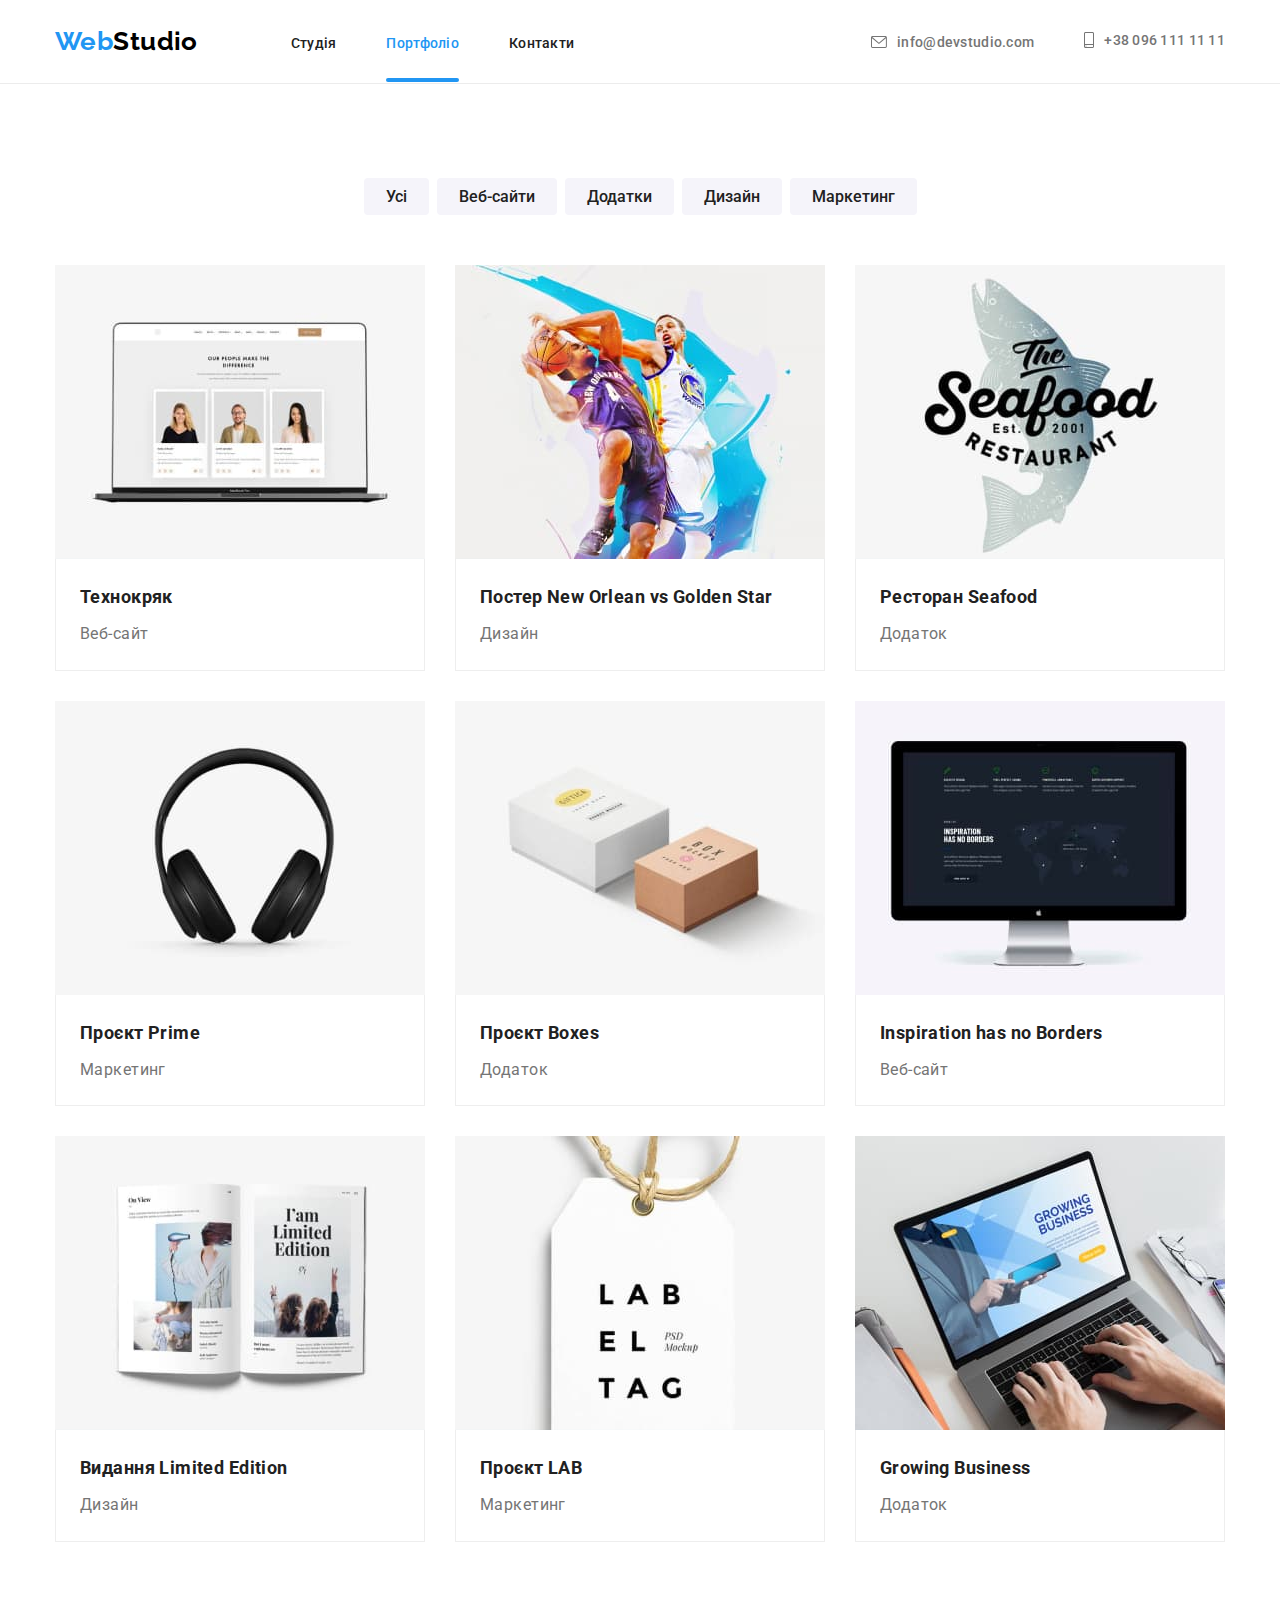
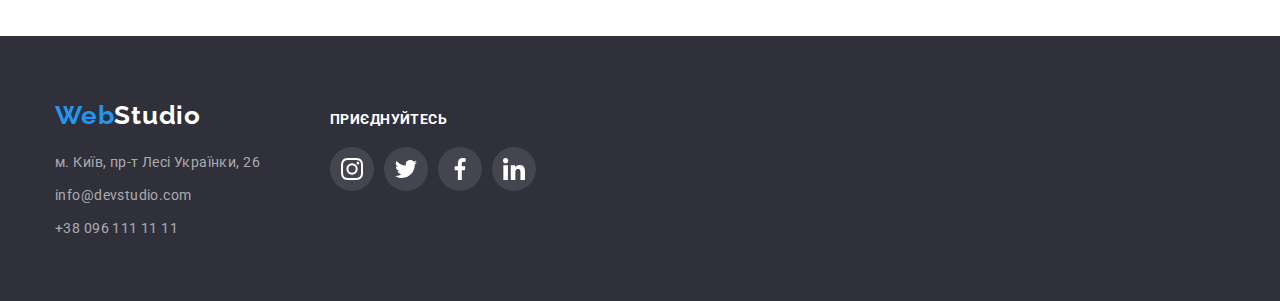
==== portfolio.html @ 20149595 "Base" ====
<!DOCTYPE html>
<html lang="en">
<head>
    <meta charset="UTF-8">
    <meta http-equiv="X-UA-Compatible" content="IE=edge">
    <meta name="viewport" content="width=device-width, initial-scale=1.0">
    <link rel="preconnect" href="https://fonts.googleapis.com">
    <link rel="preconnect" href="https://fonts.gstatic.com" crossorigin>
    <link
        href="https://fonts.googleapis.com/css2?family=Raleway:wght@400;700&family=Roboto:wght@400;500;700;900&display=swap"
        rel="stylesheet">    
    <title>Портфоліо</title>
    <link rel="stylesheet" href="https://cdnjs.cloudflare.com/ajax/libs/modern-normalize/1.1.0/modern-normalize.min.css">
    <link rel="stylesheet" href="css/styles.css">
    
</head>
    <body>
        <!-- Site header -->
        <header class="header">
            <div class="container main-nav">
                <nav class="nav">
                    <a class="nav-logo" href="./index.html"><span class="web">Web</span><span
                            class="studio-nav">Studio</span></a>
        
                    <ul class="site-nav list">
                        <li class="item"><a class="underline" href="./index.html">Студія</a></li>
                        <li class="item"><a class="underline current" href="./portfolio.html">Портфоліо</a></li>
                        <li class="item"><a class="underline" href="/contact">Контакти</a></li>
                    </ul>
                </nav>
        
                <ul class="link-contact list">
                
                    <li class="contact-item">
                        <a class="contact" href="mailto:info@devstudio.com">
                            <svg class="icon-nav-1" width="16px" height="12px">
                                <use href="./images/symbol-defs.svg#icon-envelope">
                                </use>
                            </svg>info@devstudio.com
                        </a>
                    </li>
                
                    <li class="contact-item"><a class="contact" href="tel:+380961111111">
                            <svg class="icon-nav-2" width="10px" height="16px">
                                <use href="./images/symbol-defs.svg#icon-smartphone">
                                </use>
                            </svg>+38 096 111 11 11
                        </a>
                    </li>
                </ul>
            </div>
        </header>
        
        <main>
        <!-- Main -->
         <section class="section">
            <div class="container">
                <h1 class="is-hidden">Проекти</h1>
                
                <!-- Filters -->
            <ul class="filter-list pointers">
                <li class="filter-container">
                    <button type="button">
                        Усі
                    </button>
                </li>
                <li class="filter-container">
                    <button type="button">
                        Веб-сайти
                    </button>
                </li>
                <li class="filter-container">
                    <button type="button">
                        Додатки
                    </button>
                </li>
                <li class="filter-container">
                    <button type="button">
                        Дизайн
                    </button>
                </li>
                <li class="filter-container">
                    <button type="button">
                        Маркетинг
                    </button>
                </li>
            </ul>
                                
                <!-- Projects -->
                <ul class="list flex-container">
                
                    <!-- projet 1 -->
                    <li class="project-container">
                        <a class="project-link" href="">
                            <div class="product-thumb">
                                <img src="images/technocrjak.jpg" alt="Зображення трьох людей на екрані ноутбука" width="370">

                                <div class="product-actions">
                                    <p class="product-actions-text">
                                        Ресурс пропонує комплексні пропозиції з різним рівнем функціоналу та сервісів. Все це дозволить відвідувачу
                                        отримати
                                        вичерпні відомості про компанію чи приватну особу
                                    </p>
                                </div>
                            </div>
                                                       
                            <div class="project-div-container">
                                <h2 class="section-projects-title">Технокряк</h2>
                                <p class="section-projects-text">Веб-сайт
                                </p>
                            </div>
                        </a>
                                                              
                    </li>
                
                    <!-- projet 2 -->
                    <li class="project-container">
                        <a class="project-link" href="">
                            <div class="product-thumb">
                                <img src="images/neworlean.jpg" alt="двоє чоловіків грають в баскетбол">
                                <div class="product-actions">
                                    <p class="product-actions-text">
                                        Ресурс пропонує комплексні пропозиції з різним рівнем функціоналу та сервісів. Все це дозволить відвідувачу
                                        отримати
                                        вичерпні відомості про компанію чи приватну особу
                                    </p>
                                </div>
                            </div>
                            
                            <div class="project-div-container">
                                <h2 class="section-projects-title">Постер New Orlean vs Golden Star</h2>
                                <p class="section-projects-text">Дизайн
                                </p>
                            </div>
                        </a>
                                            </li>
                
                    <!-- projet 3 -->
                    <li class="project-container">
                        <a class="project-link" href="">
                            <div class="product-thumb">
                                <img src="./images/seafood.jpg" alt="двоє чоловіків грають в баскетбол">
                                
                                <div class="product-actions">
                                    <p class="product-actions-text">
                                        Ресурс пропонує комплексні пропозиції з різним рівнем функціоналу та сервісів. Все це дозволить відвідувачу
                                        отримати
                                        вичерпні відомості про компанію чи приватну особу
                                    </p>
                                </div>
                            </div>
                            <div class="project-div-container">
                                <h2 class="section-projects-title">Ресторан Seafood</h2>
                                <p class="section-projects-text">Додаток
                                </p>
                            </div>
                        </a>
                                             
                    </li>
                
                    <!-- projet 4 -->
                    <li class="project-container">
                        <a class="project-link" href="">
                            <div class="product-thumb">
                                <img src="./images/prime.jpg" alt="Навушники">
                                
                                <div class="product-actions">
                                    <p class="product-actions-text">
                                        Ресурс пропонує комплексні пропозиції з різним рівнем функціоналу та сервісів. Все це дозволить відвідувачу
                                        отримати
                                        вичерпні відомості про компанію чи приватну особу
                                    </p>
                                </div>
                            </div>
                            <div class="project-div-container">
                                <h2 class="section-projects-title">Проєкт Prime</h2>
                                <p class="section-projects-text">Маркетинг
                                </p>
                            </div>
                        </a>
                                               
                    </li>
                
                    <!-- projet 5 -->
                    <li class="project-container">
                        <a class="project-link" href="">
                            <div class="product-thumb">
                                <img src="./images/boxes.jpg" alt="Kt;Дві коробки лежать на підлозі">
                                
                                <div class="product-actions">
                                    <p class="product-actions-text">
                                        Ресурс пропонує комплексні пропозиції з різним рівнем функціоналу та сервісів. Все це дозволить відвідувачу
                                        отримати
                                        вичерпні відомості про компанію чи приватну особу
                                    </p>
                                </div>
                            </div>
                            <div class="project-div-container">
                                <h2 class="section-projects-title">Проєкт Boxes</h2>
                                <p class="section-projects-text">Додаток
                                </p>
                            </div>
                        </a>
                                               
                    </li>
                
                    <!-- projet 6 -->
                    <li class="project-container">
                        <a class="project-link" href="">
                            <div class="product-thumb">
                                <img src="./images/inspiration.jpg" alt="Дві коробки лежать на підлозі">
                                
                                <div class="product-actions">
                                    <p class="product-actions-text">
                                        Ресурс пропонує комплексні пропозиції з різним рівнем функціоналу та сервісів. Все це дозволить відвідувачу
                                        отримати
                                        вичерпні відомості про компанію чи приватну особу
                                    </p>
                                </div>
                            </div>
                            <div class="project-div-container">
                                <h2 class="section-projects-title">Inspiration has no Borders</h2>
                                <p class="section-projects-text">Веб-сайт
                                </p>
                            </div>
                        </a>
                                                
                    </li>
                
                    <!-- projet 7 -->
                    <li class="project-container">
                        <a class="project-link" href="">
                            <div class="product-thumb">
                                <img src="./images/edition.jpg" alt="Три фотографії на розгорнутому журналі">
                                
                                <div class="product-actions">
                                    <p class="product-actions-text">
                                        Ресурс пропонує комплексні пропозиції з різним рівнем функціоналу та сервісів. Все це дозволить відвідувачу
                                        отримати
                                        вичерпні відомості про компанію чи приватну особу
                                    </p>
                                </div>
                            </div>
                            <div class="project-div-container">
                                <h2 class="section-projects-title">Видання Limited Edition
                                </h2>
                                <p class="section-projects-text">Дизайн
                                </p>
                            </div>
                        </a>
                        
                    </li>
                
                    <!-- projet 8 -->
                    <li class="project-container">
                        <a class="project-link" href="">
                            <div class="product-thumb">
                                <img src="./images/lab.jpg" alt="Етикетка з написом">
                                
                                <div class="product-actions">
                                    <p class="product-actions-text">
                                        Ресурс пропонує комплексні пропозиції з різним рівнем функціоналу та сервісів. Все це дозволить відвідувачу
                                        отримати
                                        вичерпні відомості про компанію чи приватну особу
                                    </p>
                                </div>
                            </div>
                            <div class="project-div-container">
                                <h2 class="section-projects-title">Проєкт LAB
                                </h2>
                                <p class="section-projects-text">Маркетинг
                                </p>
                            </div>
                        </a>
                                                
                    </li>
                
                    <!-- projet 9 -->
                    <li class="project-container">
                        <a class="project-link" href="">
                            <div class="product-thumb">
                                <img src="./images/business.jpg" alt="Дві руки на клавіатурі ноутбука">
                                
                                <div class="product-actions">
                                    <p class="product-actions-text">
                                        Ресурс пропонує комплексні пропозиції з різним рівнем функціоналу та сервісів. Все це дозволить відвідувачу
                                        отримати
                                        вичерпні відомості про компанію чи приватну особу
                                    </p>
                                </div>
                            </div>
                            <div class="project-div-container">
                                <h2 class="section-projects-title">Growing Business
                                </h2>
                                <p class="section-projects-text">Додаток
                                </p>
                            </div>
                        </a>                        
                    </li>
                
                </ul>
            </div>
         </section>
            
        </main>
        
        <!--  Footer -->
        <footer class="footer">
            <div class="container">
                <div class="list">
                    <!-- address -->
                    <div>
                        <!-- Logo -->
                        <a class="webstudio-footer underline" href="./index.html"><span class="web">Web</span><span
                                class="studio">Studio</span></a>
        
                        <!-- address -->
                        <address class="address">
                            <ul class="link-footer">
                                <li class="address-link"><a
                                        href="https://www.google.com/maps/place/%D0%B1%D1%83%D0%BB%D1%8C%D0%B2%D0%B0%D1%80+%D0%9B%D0%B5%D1%81%D1%96+%D0%A3%D0%BA%D1%80%D0%B0%D1%97%D0%BD%D0%BA%D0%B8,+26,+%D0%9A%D0%B8%D1%97%D0%B2,+02000/data=!4m2!3m1!1s0x40d4cf0e033ecbe9:0x57a4dffefec77da0?sa=X&ved=2ahUKEwiPptK92_36AhXBwosKHbMfA9IQ8gF6BAgJEAE"
                                        target="_blank">м. Київ, пр-т Лесі Українки, 26</a></li>
                                <li class="address-link"><a href="mailto:info@devstudio.com">info@devstudio.com</a></li>
                                <li class="address-link"><a href="tel:+380961111111">+38 096 111 11 11</a></li>
                            </ul>
        
                        </address>
                    </div>
        
        
                    <div class="socials">
                        <!-- Social actions -->
                        <p class="social-title">
                            приєднуйтесь
                        </p>
                        <ul class="actions">
                            <li class="actions-retreat">
                                <a class="social-link" href="https://www.instagram.com/" target="_blank">
                                    <svg class="social-icon" width="22" height="22">
                                        <use href="./images/symbol-defs.svg#icon-instagram">
                                        </use>
                                    </svg>
                                </a>
        
                            </li>
                            <li class="actions-retreat">
                                <a class="social-link" href="https://twitter.com/" target="_blank">
                                    <svg class="social-icon" width="22" height="22">
                                        <use href="./images/symbol-defs.svg#icon-twitter">
                                        </use>
                                    </svg>
                                </a>
                            </li>
        
                            <li class="actions-retreat">
                                <a class="social-link" href="https://www.facebook.com/" target="_blank">
                                    <svg class="social-icon" width="22" height="22">
                                        <use href="./images/symbol-defs.svg#icon-facebook">
                                        </use>
                                    </svg>
                                </a>
                            </li>
        
                            <li class="actions-retreat">
                                <a class="social-link" href="https://www.linkedin.com/ target=" _blank">
                                    <svg class="social-icon" width="22" height="22">
                                        <use href="./images/symbol-defs.svg#icon-linkedin">
                                        </use>
                                    </svg>
                                </a>
                            </li>
                    </div>
                </div>
            </div>
        </footer>
    </body>
</html>
---- css/styles.css ----
html {
    box-sizing: border-box;
    
}

*,
*::before,
*::after {
    box-sizing: inherit;
}

/* color themes */
:root {
    --link-color: #2196F3;
    --text-color: #212121;
    --studio-nav-color: #000000;
    --text-main-color: #757575;
    --background-color: #FFFFFF;
    --link-footer-color: rgba(255, 255, 255, 0.6);
    --footer-portfolio-color: #2F303A;
    --about-backgraund-color: #F5F5F5;
    --backgraund-team-color: #F5F4FA;
    --projet-border-color: #EEEEEE;
    --box-shadow: rgba(0, 0, 0, 0.12);
    --main-button-color: #188CE8;
    --box-shadow-main-button: rgba(0, 0, 0, 0.12);
    --border-bottom-color: #ECECEC;
    --backgraund-social-color: rgba(255, 255, 255, 0.1);
    --actions-team-color: #AFB1B8;
    --social-actions-color: #2F303A;
    --product-actions-color: rgba(33, 150, 243, 0.9);
    --label-bg-collor:rgba(47, 48, 58, 0.8);
}


/* встановлюэмо фон і шрифт */
body {
    margin: 0;
    font-family: 'Roboto', sans-serif;
    background-color: var(--background-color);
    font-size: 14px;
    line-height: 1.7;
    letter-spacing: 0.03em;
    color: var(--text-main-color);
        }

        /* Утиліти */

.container {
    width: 1200px;
    padding-left: 15px;
    padding-right: 15px;
    margin: 0 auto;
}

                .container ul{
                    list-style: none;
                }

.list {
    display: flex;
    align-items: baseline;
    padding: 0;
    margin: 0;
}

.work-title,
.team-title,
.customers-title {

    font-weight: 700;
    font-size: 36px;
    line-height: 1.2;
    text-align: center;
    color: var(--text-color);
    margin-bottom: 50;
    margin-top: 0;
}

/* Main-Nav */
.main-nav {
    display: flex;
    align-items: center;
    
}

.nav {
    display: flex;
    align-items: center;
}
/* Nav */

.site-nav {
    display: flex;
    margin-left: 93px;
    
}

.site-nav .item:not(:last-child)
{
    margin-right: 50px
}

.site-nav a{
    display: block;

    font-weight: 500;
        font-size: 14px;
        line-height: 1.2;
        letter-spacing: 0.02em;
        text-decoration: none;
    color: var(--text-color);
    transition: color 250ms cubic-bezier(0.4, 0, 0.2, 1);
}

.site-nav a:hover,
.site-nav a:focus {
    color: var(--link-color);
}

.site-nav .underline.current {
    color: var(--link-color);
    position: relative;
        }

.link-contact {
    display: flex;
    margin-left: auto;
}

/* Робимо лівий margin для всіх елементів окрім першого */
.link-contact .contact-item + .contact-item {
    margin-left: 50px;
}

.underline {
    display: block;
      }

.underline.current::after {

        display: inline-block;
        position: absolute;
        content: "";
        left: 0px;
        bottom: 0px;
    
        width: 100%;
        height: 4px;
    
        border-radius: 2px;
        background-color: var(--link-color);
}

.contact {
    display: flex;
    align-items: center;
    color: var(--text-main-color);
    text-decoration: none;
    transition: color 250ms cubic-bezier(0.4, 0, 0.2, 1);
  }

.contact-item {
    display: inline-flex;
    align-items: center;
    padding-top: 32px;
    padding-bottom: 32px;

    font-weight: 500;
    font-size: 14px;
    line-height: 1.2;
    letter-spacing: 0.02em;
    }

.icon-nav-1,
.icon-nav-2 {   
    fill: currentColor;
    margin-right: 10px;
}

.contact:hover,
.contact:focus {
    color: var(--link-color);
}

.header {
       /* header line  */
           border-bottom-width: 1px;
    border-bottom-style: solid;
    border-bottom-color: var(--border-bottom-color);
   }

.nav-logo {    
    display: block;
    padding-top: 24px;
    padding-bottom: 24px;

    font-family: 'Raleway', sans-serif;
    font-weight: 700;
    font-size: 26px;
    line-height: 1.2;
    text-decoration: none;
}

.web {
    color: var(--link-color);
}

.studio {
    color: var(--background-color);
}

.studio-nav {
    color: var(--studio-nav-color);
}

.item a {
    padding-top: 34px;
    padding-bottom: 30px;
}

/* hero */

.hero {  
    padding-top: 200px;
    padding-bottom: 200px;
    margin-left: auto;
    margin-right: auto;
    margin-top: 0;
    
    height: 600px;
    max-width: 1600px;
    text-align: center;
    background-repeat: no-repeat;
    background-color: var(--footer-portfolio-color);
    background-position: center;
    background-image: linear-gradient(to right,
            rgba(47, 48, 58, 0.4),
            rgba(47, 48, 58, 0.4)),
        url("../images/herobackgraund.jpg");
        
}

.hero-title {
        margin-bottom: 30px;
        margin-top: 0;
        font-weight: 900;
        font-size: 44px;
        line-height: 1.4;
        letter-spacing: 0.06em;
        text-transform: uppercase;    
        color: var(--background-color);
        
}

.hero-button {
    padding: 10px 32px;
   
        
    font-family: inherit;
    font-weight: 700;
    font-size: 16px;
    line-height: 1.9;
    letter-spacing: 0.06em;
        background-color: var(--link-color);
    box-shadow: 0px 4px 4px var(--box-shadow-main-button);
    border: none;
    border-radius: 4px;
    color: var(--background-color);
    cursor: pointer;
    transition: box-shadow 250ms cubic-bezier(0.4, 0, 0.2, 1), background-color 250ms cubic-bezier(0.4, 0, 0.2, 1), border-radius 250ms cubic-bezier(0.4, 0, 0.2, 1);
   
    }

.hero-button:hover,
.hero-button:focus {
    background-color: var(--main-button-color);
    box-shadow: 0px 4px 4px var(--box-shadow-main-button);
    border-radius: 4px
}


.about-backgraund {   
    background-color: var(--about-backgraund-color);
}

.backdrop {
    position: fixed;
    top: 0;
    left: 0;
    
    width: 100%;
    height: 100%;

    background-color: rgba(0, 0, 0, 0.2);
}

.backdrop.is-hidden {
    opacity: 0;
    pointer-events: none;
}

    .modal {
        position: absolute;
        top: 50%;
        left: 50%;
        transform: translate(-50%, -50%);
        padding: 15px;

        min-width: 528px;
        min-height: 581px;

            background-color: var(--background-color);
            box-shadow: 0px 1px 3px rgba(0, 0, 0, 0.12), 0px 1px 1px rgba(0, 0, 0, 0.14), 0px 2px 1px rgba(0, 0, 0, 0.2);
            border-radius: 4px;

    }

    .modal-button {
        position: absolute;
        display: flex;
        justify-content: center;
        align-items: center;
        padding: 0;
        top: 8px;
        right: 8px;

        width: 30px;
        height: 30px;

        border: 1px solid rgba(0, 0, 0, 0.1);
        cursor: pointer;
        border-radius: 50%;
        background-color: var(--background-color);
        fill: var(--studio-nav-color);

            }
                 

/* features */

.feature {
    display: block;
    margin-right: 30px;
}
        .feature:nth-child(4n) {
            margin-right: 0;
        }

.feature-container {
    display: flex;
    align-items: center;
    justify-content: center;

    width: 270px;
    height: 120px;

    background-color: var(--backgraund-team-color);
    border-radius: 4px;
}

.features-item {
    background-color: var(--backgraund-team-color);
   }

.features {
    
    padding-bottom: 94px;
    padding-top: 94px;

    font-size: 14px;
    line-height: 1.7;
}

.feature-title {
    margin-top: 30px;
    margin-bottom: 10px;

    font-weight: 700;
    font-size: 14px;
    line-height: 1.2;

    text-transform: uppercase;
    color: var(--text-color);
}

.feature-text {
margin-top: 0;
margin-bottom: 0;
}

.list .features-item+.features-item {
    margin-left: 30px;
}

/* work */

.project-container, .team-card, .list img {
    display: block;
    width: 100%;
    height: auto

}
.work {
    padding-bottom: 94px;
    padding-top:0;
}

.list .work-item+.work-item {
    margin-left: 30px;
}

.img-box {
position: relative;
}

.label {
    position: absolute;
    bottom: 0;
    margin: 0;
    padding-top: 27px;
    padding-bottom: 27px;

        width: 100%;
        font-weight: 700;
        font-size: 14px;
        line-height: 1.14;
        text-align: center;
        text-transform: uppercase;

        color: var(--background-color);
        background-color: var(--label-bg-collor);
}

/* team */
.team {
  background-color: var(--backgraund-team-color);
padding-bottom: 94px;
padding-top: 94px;
}

.list .team-card+.team-card {
    margin-left: 30px;
}
.team-card {  
    
        background-color: var(--background-color);
        box-shadow: 0px 1px 3px var(--box-shadow), 0px 1px 1px rgba(0, 0, 0, 0.14), 0px 2px 1px rgba(0, 0, 0, 0.2);
        border-radius: 0px 0px 4px 4px;
        margin-top: 0;
} 

.team-title-foto {

    font-weight: 500;
    font-size: 16px;
    line-height: 1.2;
    text-align: center;
    color: var(--text-color);
    margin-bottom: 10px;
        margin-top: 0;
        padding-top: 30px;
}

.team-text-foto {
    font-size: 16px;
    line-height: 1.2;
    text-align: center;
    color: var(--text-main-color);
    margin-bottom: 16px;
        margin-top: 0;
    }

.actions-team {

    display: flex;
    padding: 0 32px 30px;
    margin: 0;
}

.social-link-team {
    display: flex;
    padding: 0;
    border: none;
    cursor: pointer;
    width: 44px;
    height: 44px;
    border-radius: 50%;
    fill: var(--actions-team-color);
    background-color: var(--background-color);
    align-items: center;
    justify-content: center;
    transition: fill 250ms cubic-bezier(0.4, 0, 0.2, 1), background-color 250ms cubic-bezier(0.4, 0, 0.2, 1);    
}

.social-link-team:hover,
.social-link-team:focus
 {
    fill: var(--background-color);
    background-color: var(--link-color);
}

/* customers */

.customers {
    padding-top: 94px;
    padding-bottom: 94px;
}

.customers-title {
    margin-bottom: 50px;
    
        font-weight: 700;
        font-size: 36px;
        line-height: 1.2;
        text-align: center;
        color: var(--text-color);
}

.customers-list {
display: flex;
    padding: 0 0;
    margin: 0;
    background-color: var(--background-color);
}

.client {
    margin-right: 30px;
}

.client:last-child {
    margin-right: 0;
}

.company-link {
display: flex;
    padding: 0;
    border: none;
    cursor: pointer;
    width: 170px;
    height: 92px;
    fill: var(--actions-team-color);
    background-color: var(--background-color);
    align-items: center;
    justify-content: center;
    border: 1px solid var(--actions-team-color);
    border-radius: 4px;
    transition: fill 250ms cubic-bezier(0.4, 0, 0.2, 1), border-color 250ms cubic-bezier(0.4, 0, 0.2, 1);
}

            .company-link:hover,
            .company-link:focus {
                fill: var(--link-color);
                border-color: var(--link-color);
            }

/* Portfolio */

.section {
    padding-bottom: 94px;
    padding-top: 94px;
}

/* pointers */
.is-hidden {
       position: absolute;
        width: 1px;
        height: 1px;
        margin: -1px;
        border: 0;
        padding: 0;
        white-space: nowrap;
        clip-path: inset(100%);
        clip: rect(0 0 0 0);
        overflow: hidden;
    }

.filter-list {
    display: flex;
    justify-content: center;
    padding: 0;
}

.pointers {
    margin-top: 0;
    margin-bottom: 50px;
    }

.pointers button {

    padding: 6px 22px;
        
    background-color: var(--backgraund-team-color);
    font-weight: 500;
    border-radius: 4px;
    font-size: 16px;
    line-height: 1.6;
    color: var(--text-color);
    border: none;
    cursor: pointer;
    transition: background-color 250ms cubic-bezier(0.4, 0, 0.2, 1), box-shadow 250ms cubic-bezier(0.4, 0, 0.2, 1);
}

.pointers button:hover,
.pointers button:focus {
    background-color: var(--link-color);
        box-shadow: 0px 3px 1px rgba(0, 0, 0, 0.1), 0px 1px 2px rgba(0, 0, 0, 0.08), 0px 2px 2px rgba(0, 0, 0, 0.12);
        color: var(--background-color);
}

.filter-list .filter-container {
margin-right: 8px;
}
            .filter-container:nth-child(5n) {
               margin-right: 0;
           }

/* projets */

.flex-container {
flex-wrap: wrap;
}

.project-container {

margin-right: 30px;
margin-bottom: 30px;

width: calc((100% - 60px) / 3);

box-sizing: border-box;
background: var(--background-color);
}
       
.project-container:nth-child(3n) {
    margin-right: 0;
}

.project-container:nth-last-child(-n + 3) {
    margin-bottom: 0;
}

.project-link {
    display: block;
    text-decoration: none;
    transition: box-shadow 250ms cubic-bezier(0.4, 0, 0.2, 1);
}

   .project-link:hover,
   .project-link:focus {
       box-shadow: 0px 1px 1px rgba(0, 0, 0, 0.12), 0px 4px 4px rgba(0, 0, 0, 0.06), 1px 4px 6px rgba(0, 0, 0, 0.16);
   }

.project-div-container {
    padding: 20px 24px;
    border-right: 1px solid var(--projet-border-color);
    border-left: 1px solid var(--projet-border-color);
    border-bottom: 1px solid var(--projet-border-color);

}

.section-projects-title {

    margin-bottom: 4px;
    margin-top: 0;

    font-weight: 700;
    font-size: 18px;
    line-height: 2;
    color: var(--text-color);
}

.section-projects-text {

    margin-top: 0;
    margin-bottom: 0;

    font-size: 16px;
    line-height: 1.9;

    color: var(--text-main-color);

}

.product-thumb {
    display: flex;
    position: relative;
    overflow: hidden;
}

.product-actions {
    display: flex;
    position: absolute;
    padding: 63px 24px;
    margin: 0;
    transform: translateY(100%);

    width: 100%;
    height: 100%;

    font-size: 18px;
    line-height: 1.56;
    color: var(--background-color);
    background-color: var(--product-actions-color);
    
        transition-property: transform;
        transition-duration: 250ms;
        transition-timing-function: cubic-bezier(0.4, 0, 0.2, 1);

        /* Можна скорочено:
        transition: opacity 250ms cubic-bezier(0.4, 0, 0.2, 1); */
}
        .project-link:hover .product-actions {
                        transform: translateY(0);
            }

.product-actions-text {
    margin: 0;
}

/* footer */
.footer-portfolio {
    padding-bottom: 60px;
        padding-top: 60px;
        background: var(--footer-portfolio-color);
}

.webstudio-footer {

    margin-bottom: 20px;
    font-family: 'Raleway', sans-serif;
    font-weight: 700;
    font-size: 26px;
    line-height: 1.2;
    letter-spacing: 0.03em;
    text-decoration: none;
    color: var(--link-color);

}

.footer {
    background-color: var(--footer-portfolio-color);
    padding-bottom: 60px;
    padding-top: 60px;
  }

.address {
    font-size: 14px;
    line-height: 1.71;
    font-style: normal;
}

.link-footer {
    padding: 0;
    margin: 0;
    list-style: none;
}

        .link-footer a {
            color: var(--link-footer-color);
            text-decoration: none;
            transition: color 250ms cubic-bezier(0.4, 0, 0.2, 1);
            
        }

            .link-footer a:hover,
            .link-footer a:focus {
                color: var(--background-color);
                            }

.address-link {
    margin-bottom: 9px;
}

        .address-link:nth-child(3n) {
            margin-bottom: 0;
        }


.flex-item {
display: block;
padding: 0;
}

.socials {
    display: block;
    margin-left: 70px;
    
}

.social-title {
    margin-bottom: 20px;    
    margin-top: 16px;

        font-weight: 700;
        font-size: 14px;
        line-height: 1.14;
        letter-spacing: 0.03em;

        text-transform: uppercase;
        color: var(--background-color);
     
}

.actions {
    display: flex;
    padding: 0;
    margin: 0;
    list-style: none;    
    background-color: var(--social-actions-color);
 }

 .actions-retreat {
    margin-right: 10px;
}
        .actions-retreat:last-child {
            margin-right: 0;
        }

.social-link {
display: flex;
padding: 0;
border: none;
cursor: pointer;
width: 44px;
height: 44px;
border-radius: 50%;
fill: var(--background-color);
background-color: rgba(255, 255, 255, 0.1);
align-items: center;
justify-content: center;
transition: background-color 250ms cubic-bezier(0.4, 0, 0.2, 1)
}
        .social-link:hover,
        .social-link:focus
        {
            background-color: var(--link-color);
            }
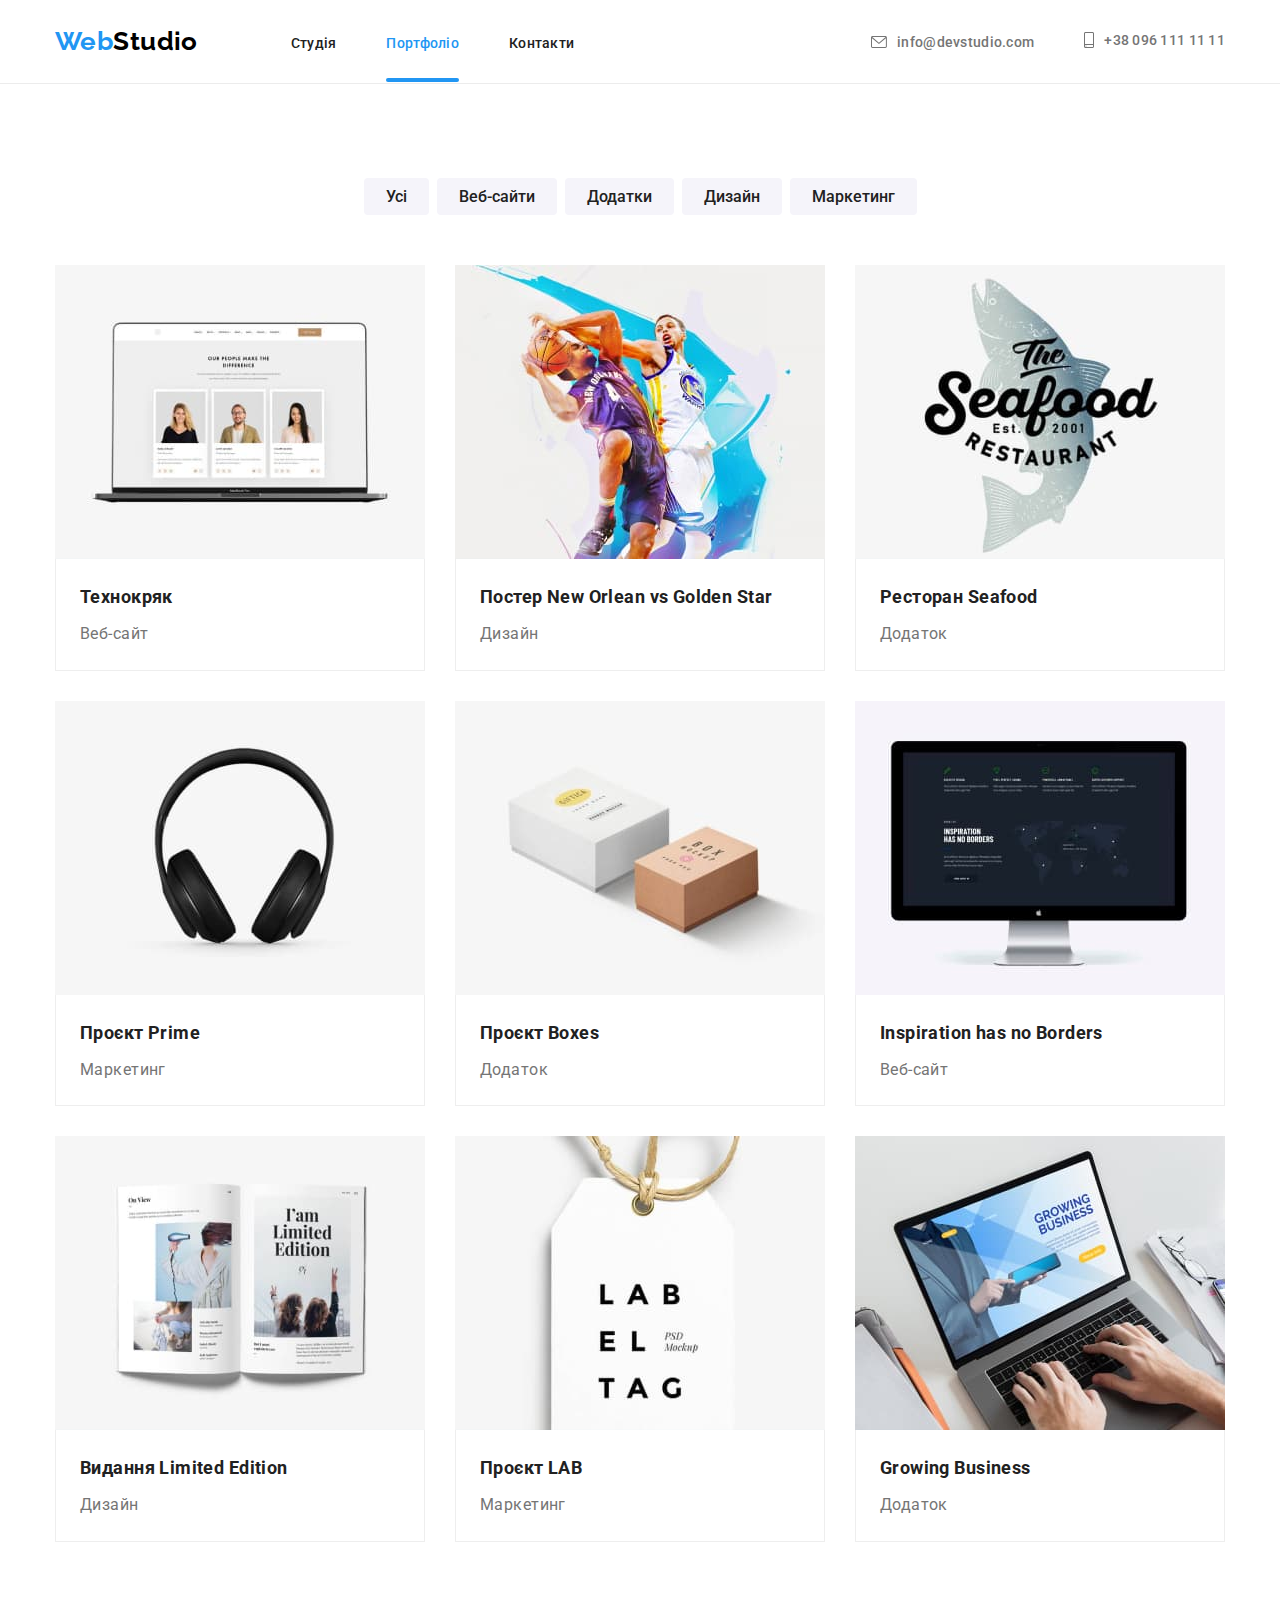
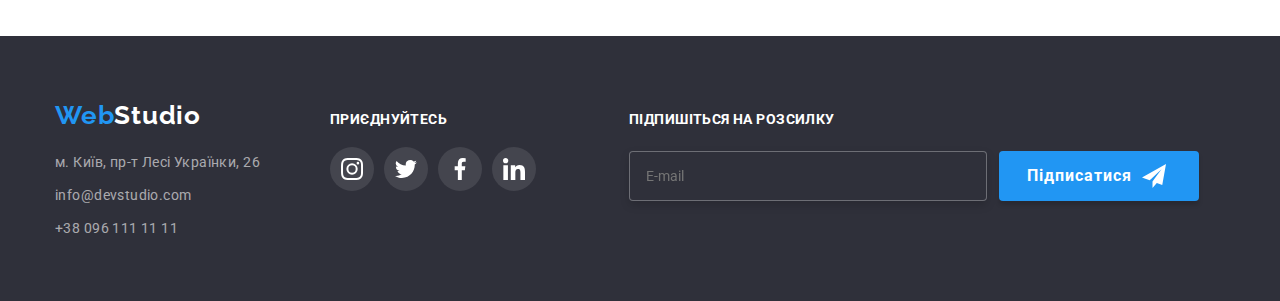
==== commit 0c0b1091: "Виконано оформлення чекбокса" ====
--- a/portfolio.html
+++ b/portfolio.html
@@ -370,6 +370,21 @@
                                 </a>
                             </li>
                     </div>
+        
+                    <!-- subscription -->
+                    <div class="subscription">
+                        <p class="subscription-text">Підпишіться на розсилку</p>
+                        <div class="subscription-field">
+                            <input type="email" name="mail" id="mail" placeholder="E-mail">
+        
+                            <button class="subscription-button">Підписатися
+                                <svg class="subscription-icon" width="24" height="24">
+                                    <use href="./images/icons.svg#icon-send">
+                                    </use>
+                                </svg>
+                            </button>
+                        </div>
+                    </div>
                 </div>
             </div>
         </footer>
--- a/css/styles.css
+++ b/css/styles.css
@@ -57,6 +57,10 @@
                     list-style: none;
                 }
 
+textarea {
+    resize: none;
+}
+
 .list {
     display: flex;
     align-items: baseline;
@@ -284,58 +288,6 @@
     background-color: var(--about-backgraund-color);
 }
 
-.backdrop {
-    position: fixed;
-    top: 0;
-    left: 0;
-    
-    width: 100%;
-    height: 100%;
-
-    background-color: rgba(0, 0, 0, 0.2);
-}
-
-.backdrop.is-hidden {
-    opacity: 0;
-    pointer-events: none;
-}
-
-    .modal {
-        position: absolute;
-        top: 50%;
-        left: 50%;
-        transform: translate(-50%, -50%);
-        padding: 15px;
-
-        min-width: 528px;
-        min-height: 581px;
-
-            background-color: var(--background-color);
-            box-shadow: 0px 1px 3px rgba(0, 0, 0, 0.12), 0px 1px 1px rgba(0, 0, 0, 0.14), 0px 2px 1px rgba(0, 0, 0, 0.2);
-            border-radius: 4px;
-
-    }
-
-    .modal-button {
-        position: absolute;
-        display: flex;
-        justify-content: center;
-        align-items: center;
-        padding: 0;
-        top: 8px;
-        right: 8px;
-
-        width: 30px;
-        height: 30px;
-
-        border: 1px solid rgba(0, 0, 0, 0.1);
-        cursor: pointer;
-        border-radius: 50%;
-        background-color: var(--background-color);
-        fill: var(--studio-nav-color);
-
-            }
-                 
 
 /* features */
 
@@ -554,6 +506,213 @@
                 border-color: var(--link-color);
             }
 
+.backdrop {
+    position: fixed;
+    top: 0;
+    left: 0;
+
+    width: 100%;
+    height: 100%;
+
+    background-color: rgba(0, 0, 0, 0.2);
+}
+
+.backdrop.is-hidden {
+    opacity: 0;
+    pointer-events: none;
+}
+
+/* Modal screen*/
+.modal {
+    position: absolute;
+    top: 50%;
+    left: 50%;
+    transform: translate(-50%, -50%);
+    padding: 40px;
+
+    min-width: 528px;
+    min-height: 581px;
+
+    background-color: var(--background-color);
+    box-shadow: 0px 1px 3px rgba(0, 0, 0, 0.12), 0px 1px 1px rgba(0, 0, 0, 0.14), 0px 2px 1px rgba(0, 0, 0, 0.2);
+    border-radius: 4px;
+
+}
+
+.modal-button {
+    position: absolute;
+    display: flex;
+    justify-content: center;
+    align-items: center;
+    padding: 0;
+    top: 8px;
+    right: 8px;
+
+    width: 30px;
+    height: 30px;
+
+    border: 1px solid rgba(0, 0, 0, 0.1);
+    cursor: pointer;
+    border-radius: 50%;
+    background-color: var(--background-color);
+    fill: var(--studio-nav-color);
+    transition: fill 250ms cubic-bezier(0.4, 0, 0.2, 1);
+}
+    .modal-button:hover,
+    .modal-button:focus {
+        fill: var(--link-color);
+    }
+
+
+.modal-title {
+    font-weight: 700;
+    font-size: 20px;
+    line-height: 23px;
+
+    margin: 0;
+    margin-bottom: 12px;
+    padding: 0;
+
+    columns: var(--text-color);
+}
+
+.form {
+    width: 528px;
+    height: 581px;
+
+}
+
+.form-field {
+    display: flex;
+    position: relative;
+    flex-direction: column;
+
+    text-align: left;
+}
+
+.form-comment {
+    display: flex;
+    flex-direction: column;
+    text-align: left;
+    margin-bottom: 20px;
+
+}
+
+.comment-area {
+    padding: 6px 15px;
+
+    border: 1px solid rgba(33, 33, 33, 0.2);
+    border-radius: 4px;
+    cursor: pointer;
+}
+
+.form-field input {
+    margin: 0;
+    padding: 6px 35px;
+    margin-bottom: 10px;
+
+    height: 40px;
+
+    border: 1px solid rgba(33, 33, 33, 0.2);
+    border-radius: 4px;
+    cursor: pointer;
+}
+
+        .form-field:focus-within > .modal-icon {
+            fill: var(--link-color);
+        }
+
+                .form-field:focus-within > .form-input {
+                    outline: 1px solid var(--link-color);
+                }
+
+                    .form-comment:focus-within > .comment-area {
+                    outline: 1px solid var(--link-color);
+                }
+
+.form-field label {
+    margin-bottom: 4px;
+}
+
+.form-field input::placeholder {
+    color: rgba(117, 117, 117, 0.5);
+}
+
+.label-link {
+    color: var(--link-color);
+}
+
+.modal-icon {
+    position: absolute;
+    left: 15px;
+    top: 42px;
+}
+
+.submit-button {
+    display: flex;
+    justify-content: center;
+    align-items: center;
+    margin-top: 30px;
+    margin-left: auto;
+    margin-right: auto;
+    /* padding: 10px 52px; */
+
+    width: 200px;
+    height: 50px;
+
+    letter-spacing: 0.06em;
+
+    color: var(--background-color);
+    background-color: var(--main-button-color);
+    box-shadow: 0px 4px 4px rgba(0, 0, 0, 0.15);
+    border-radius: 4px;
+    border: none;
+
+    cursor: pointer;
+}
+
+.submit-button:hover,
+.submit-button:focus {
+    box-shadow: 0px 4px 4px var(--box-shadow-main-button);
+    border-radius: 4px
+}
+
+.checkbox {
+   /* Візуально приховуємо чекбокс */
+    position: absolute;
+    width: 1px;
+    height: 1px;
+    margin: -1px;
+    border: 0;
+    padding: 0;
+    overflow: hidden;
+    clip: rect(0 0 0 0);
+}
+
+.label-checkbox {
+    display: flex;
+    align-items: center;
+    }
+
+.icon {
+    display: inline-block;
+    margin-right: 10px;
+
+        width: 15px;
+        height: 15px;
+        border: 2px solid var(--text-color);
+        border-radius: 4px;
+}
+
+.checkbox:checked + .icon {
+    background-color: var(--link-color);
+    background-image: url('../images/check-mark.png');
+    background-size: contain;
+    background-origin: border-box;
+    border-color: var(--link-color);
+
+}
+
 /* Portfolio */
 
 .section {
@@ -837,5 +996,75 @@
             background-color: var(--link-color);
             }
 
-
-
+.subscription {
+display: inline-block;
+flex-direction: column;
+margin-left: 93px;
+}
+
+.subscription-text {
+        font-weight: 700;
+        text-transform: uppercase;
+        color: var(--background-color);
+
+    margin: 0;
+    margin-bottom: 20px;
+    padding: 0;
+
+    color: var(--background-color);
+}
+
+.subscription-field {
+    display: flex;
+    flex-direction: row;
+align-items: baseline;
+}
+
+.subscription input {
+    margin: 0;
+    padding: 15px 16px;
+
+    height: 50px;
+    width: 358px;
+
+    background-color: var(--social-actions-color);
+    border: 1px solid rgba(255, 255, 255, 0.3);
+    filter: drop-shadow(0px 4px 4px rgba(0, 0, 0, 0.15));
+    border-radius: 4px;
+}
+
+.subscription-button {
+    display: flex;
+    position: relative;
+    margin-left: 12px;
+    padding-top: 10px;
+    padding-bottom: 10px;
+    padding-left: 28px;
+
+        width: 200px;
+        height: 50px;
+
+        font-weight: 700;
+        font-size: 16px;
+        line-height: 1.88px;
+        align-items: center;
+        text-align: center;
+        letter-spacing: 0.06em;
+        color: var(--background-color);
+        background-color: var(--link-color);
+        box-shadow: 0px 4px 4px rgba(0, 0, 0, 0.15);
+            border-radius: 4px;
+            border: none;
+            cursor: pointer;
+}
+
+.subscription-button::after {
+    display: flex;
+    content: "";
+    margin-left: 10px;
+   }
+
+.subscription-icon {
+fill: var(--background-color);
+margin-left: 10px;
+}